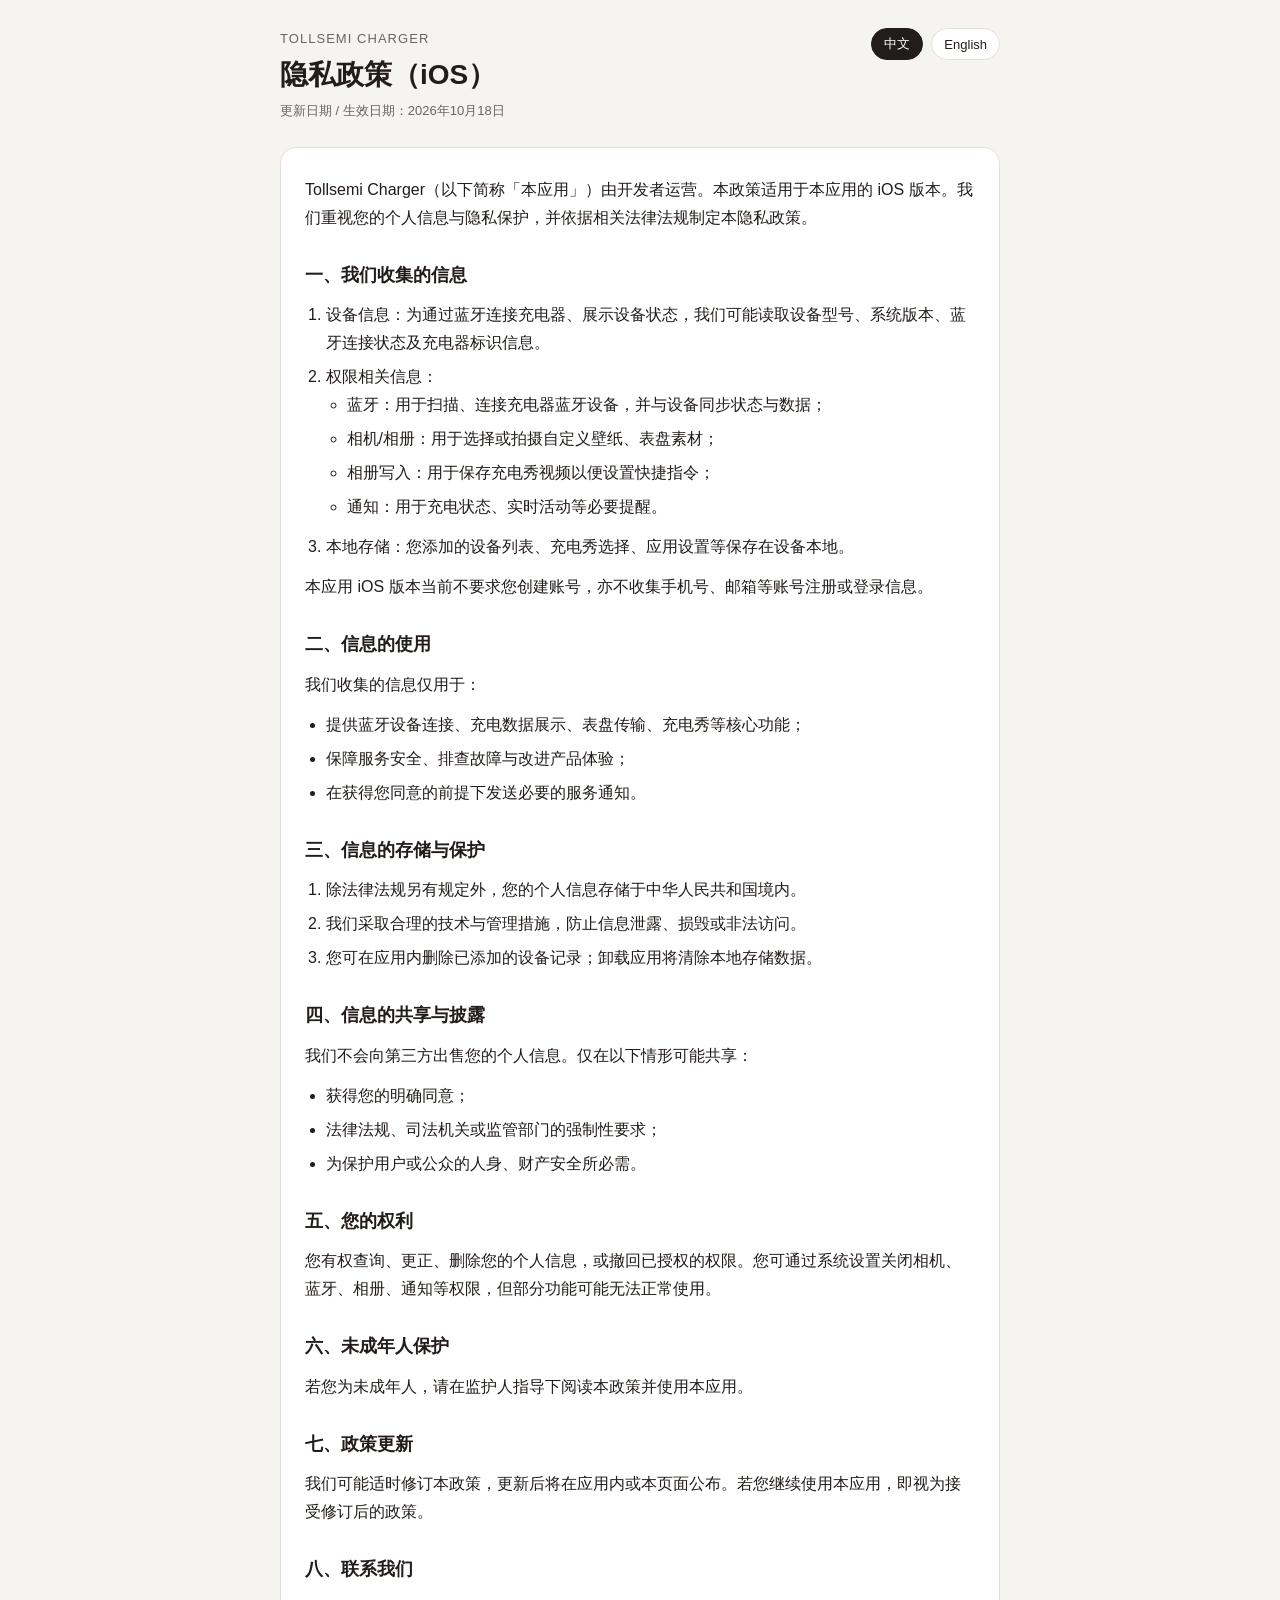
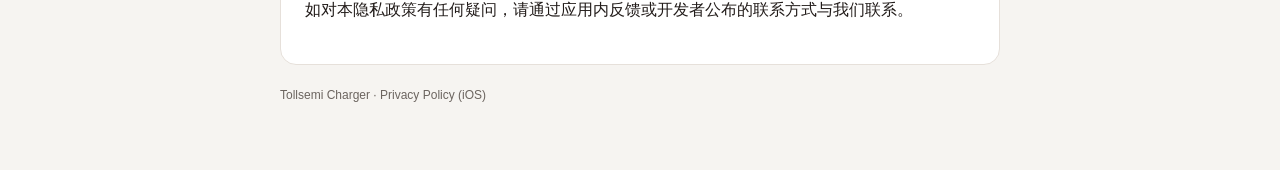
==== iOS-privacy-policy.html @ f2084b38 "Add files via upload" ====
<!DOCTYPE html>
<html lang="zh-CN">
<head>
  <meta charset="utf-8">
  <meta name="viewport" content="width=device-width, initial-scale=1">
  <title>Tollsemi Charger 隐私政策（iOS）</title>
  <link rel="stylesheet" href="legal.css">
</head>
<body>
  <div class="wrap">
    <header>
      <div>
        <div class="brand">Tollsemi Charger</div>
        <h1 data-zh="隐私政策（iOS）" data-en="Privacy Policy (iOS)">隐私政策（iOS）</h1>
        <p class="meta" data-zh="更新日期 / 生效日期：2026年10月18日" data-en="Updated / Effective: October 18, 2026">更新日期 / 生效日期：2026年10月18日</p>
      </div>
      <div class="lang">
        <button type="button" data-lang="zh" aria-pressed="true">中文</button>
        <button type="button" data-lang="en" aria-pressed="false">English</button>
      </div>
    </header>

    <article id="zh">
      <p>Tollsemi Charger（以下简称「本应用」）由开发者运营。本政策适用于本应用的 iOS 版本。我们重视您的个人信息与隐私保护，并依据相关法律法规制定本隐私政策。</p>

      <h2>一、我们收集的信息</h2>
      <ol>
        <li>设备信息：为通过蓝牙连接充电器、展示设备状态，我们可能读取设备型号、系统版本、蓝牙连接状态及充电器标识信息。</li>
        <li>权限相关信息：
          <ul>
            <li>蓝牙：用于扫描、连接充电器蓝牙设备，并与设备同步状态与数据；</li>
            <li>相机/相册：用于选择或拍摄自定义壁纸、表盘素材；</li>
            <li>相册写入：用于保存充电秀视频以便设置快捷指令；</li>
            <li>通知：用于充电状态、实时活动等必要提醒。</li>
          </ul>
        </li>
        <li>本地存储：您添加的设备列表、充电秀选择、应用设置等保存在设备本地。</li>
      </ol>
      <p>本应用 iOS 版本当前不要求您创建账号，亦不收集手机号、邮箱等账号注册或登录信息。</p>

      <h2>二、信息的使用</h2>
      <p>我们收集的信息仅用于：</p>
      <ul>
        <li>提供蓝牙设备连接、充电数据展示、表盘传输、充电秀等核心功能；</li>
        <li>保障服务安全、排查故障与改进产品体验；</li>
        <li>在获得您同意的前提下发送必要的服务通知。</li>
      </ul>

      <h2>三、信息的存储与保护</h2>
      <ol>
        <li>除法律法规另有规定外，您的个人信息存储于中华人民共和国境内。</li>
        <li>我们采取合理的技术与管理措施，防止信息泄露、损毁或非法访问。</li>
        <li>您可在应用内删除已添加的设备记录；卸载应用将清除本地存储数据。</li>
      </ol>

      <h2>四、信息的共享与披露</h2>
      <p>我们不会向第三方出售您的个人信息。仅在以下情形可能共享：</p>
      <ul>
        <li>获得您的明确同意；</li>
        <li>法律法规、司法机关或监管部门的强制性要求；</li>
        <li>为保护用户或公众的人身、财产安全所必需。</li>
      </ul>

      <h2>五、您的权利</h2>
      <p>您有权查询、更正、删除您的个人信息，或撤回已授权的权限。您可通过系统设置关闭相机、蓝牙、相册、通知等权限，但部分功能可能无法正常使用。</p>

      <h2>六、未成年人保护</h2>
      <p>若您为未成年人，请在监护人指导下阅读本政策并使用本应用。</p>

      <h2>七、政策更新</h2>
      <p>我们可能适时修订本政策，更新后将在应用内或本页面公布。若您继续使用本应用，即视为接受修订后的政策。</p>

      <h2>八、联系我们</h2>
      <p>如对本隐私政策有任何疑问，请通过应用内反馈或开发者公布的联系方式与我们联系。</p>
    </article>

    <article id="en" hidden>
      <p>Tollsemi Charger (the "App") is operated by the developer. This policy applies to the iOS version of the App. We value your privacy and personal information and provide this Privacy Policy in accordance with applicable laws.</p>

      <h2>1. Information We Collect</h2>
      <ol>
        <li>Device information needed to connect chargers over Bluetooth and show status, including model, OS version, Bluetooth connection state, and charger identifiers.</li>
        <li>Permission-related data:
          <ul>
            <li>Bluetooth — scan and connect charger BLE devices and sync status/data;</li>
            <li>Camera/Photos — custom wallpapers and watchface assets;</li>
            <li>Photo library write — save charge-show video for Shortcuts;</li>
            <li>Notifications — charging status and Live Activities where applicable.</li>
          </ul>
        </li>
        <li>Local storage: device list, charge-show selection, and app settings stored on device.</li>
      </ol>
      <p>The iOS version of the App currently does not require an account and does not collect phone numbers, emails, or other registration/login credentials.</p>

      <h2>2. How We Use Information</h2>
      <p>We use collected information only to:</p>
      <ul>
        <li>Provide core features (Bluetooth device link, charge data, watchface transfer, charge show);</li>
        <li>Protect service security, troubleshoot issues, and improve the product;</li>
        <li>Send necessary service notices with your consent.</li>
      </ul>

      <h2>3. Storage and Protection</h2>
      <ol>
        <li>Unless required otherwise by law, personal information is stored in mainland China.</li>
        <li>We apply reasonable technical and organizational measures against leakage, loss, or unauthorized access.</li>
        <li>You may delete added devices in-app; uninstalling clears local data.</li>
      </ol>

      <h2>4. Sharing and Disclosure</h2>
      <p>We do not sell your personal information. Sharing may occur only when:</p>
      <ul>
        <li>You give explicit consent;</li>
        <li>Required by law, courts, or regulators;</li>
        <li>Necessary to protect users or the public.</li>
      </ul>

      <h2>5. Your Rights</h2>
      <p>You may access, correct, or delete personal information and revoke permissions. Disabling camera, Bluetooth, Photos, or notifications in system settings may limit some features.</p>

      <h2>6. Children</h2>
      <p>If you are a minor, read this policy and use the App under guardian guidance.</p>

      <h2>7. Updates</h2>
      <p>We may revise this policy and publish updates in the App or on this page. Continued use means you accept the revised policy.</p>

      <h2>8. Contact</h2>
      <p>For questions about this Privacy Policy, contact us via in-app feedback or published developer channels.</p>
    </article>

    <footer>Tollsemi Charger · Privacy Policy (iOS)</footer>
  </div>
  <script src="legal.js"></script>
</body>
</html>
---- legal.css ----
:root {
  --bg: #f6f4f1;
  --paper: #ffffff;
  --text: #221c1a;
  --muted: #6b645f;
  --line: #e6e0da;
  --accent: #6fbf3a;
  --btn: #221c1a;
}

* {
  box-sizing: border-box;
}

html,
body {
  margin: 0;
  padding: 0;
  background: var(--bg);
  color: var(--text);
  font-family: "PingFang SC", "Noto Sans SC", "Helvetica Neue", Arial, sans-serif;
  line-height: 1.75;
}

.wrap {
  max-width: 760px;
  margin: 0 auto;
  padding: 28px 20px 64px;
}

header {
  display: flex;
  align-items: flex-start;
  justify-content: space-between;
  gap: 16px;
  margin-bottom: 24px;
}

.brand {
  font-size: 13px;
  letter-spacing: 0.08em;
  text-transform: uppercase;
  color: var(--muted);
}

h1 {
  margin: 6px 0 0;
  font-size: 28px;
  line-height: 1.25;
}

.company-name {
  margin: 10px 0 0;
  font-size: 16px;
  font-weight: 600;
  letter-spacing: 0.02em;
}

.meta {
  margin: 8px 0 0;
  color: var(--muted);
  font-size: 13px;
}

.feature-list {
  list-style: none;
  padding-left: 0;
}

.feature-list li {
  position: relative;
  padding-left: 1.15em;
}

.feature-list li::before {
  content: "";
  position: absolute;
  left: 0;
  top: 0.72em;
  width: 6px;
  height: 6px;
  border-radius: 50%;
  background: var(--accent);
}

.info-list {
  margin: 0 0 16px;
}

.info-list div {
  display: grid;
  grid-template-columns: 88px 1fr;
  gap: 8px 16px;
  padding: 10px 0;
  border-top: 1px solid var(--line);
}

.info-list div:last-child {
  border-bottom: 1px solid var(--line);
}

.info-list dt {
  color: var(--muted);
  font-size: 13px;
}

.info-list dd {
  margin: 0;
  font-weight: 600;
}

.lang {
  display: flex;
  gap: 8px;
  flex-shrink: 0;
}

.lang button {
  border: 1px solid var(--line);
  background: var(--paper);
  color: var(--text);
  border-radius: 999px;
  padding: 6px 12px;
  font-size: 13px;
  cursor: pointer;
}

.lang button[aria-pressed="true"] {
  background: var(--btn);
  color: #fff;
  border-color: var(--btn);
}

article {
  background: var(--paper);
  border: 1px solid var(--line);
  border-radius: 16px;
  padding: 28px 24px;
}

h2 {
  margin: 28px 0 10px;
  font-size: 18px;
}

h2:first-child {
  margin-top: 0;
}

p {
  margin: 0 0 12px;
}

ol,
ul {
  margin: 0 0 12px;
  padding-left: 1.3em;
}

li + li {
  margin-top: 6px;
}

.links {
  display: grid;
  gap: 12px;
  margin-top: 8px;
}

.links a {
  display: block;
  background: var(--paper);
  border: 1px solid var(--line);
  border-radius: 16px;
  padding: 18px 20px;
  color: inherit;
  text-decoration: none;
}

.links a:hover {
  border-color: var(--accent);
}

.links strong {
  display: block;
  font-size: 16px;
}

.links span {
  display: block;
  margin-top: 4px;
  color: var(--muted);
  font-size: 13px;
}

footer {
  margin-top: 20px;
  color: var(--muted);
  font-size: 12px;
}

footer a {
  color: var(--muted);
}

@media print {
  body {
    background: #fff;
  }

  article {
    border: 0;
    padding: 0;
  }

  .lang {
    display: none;
  }
}
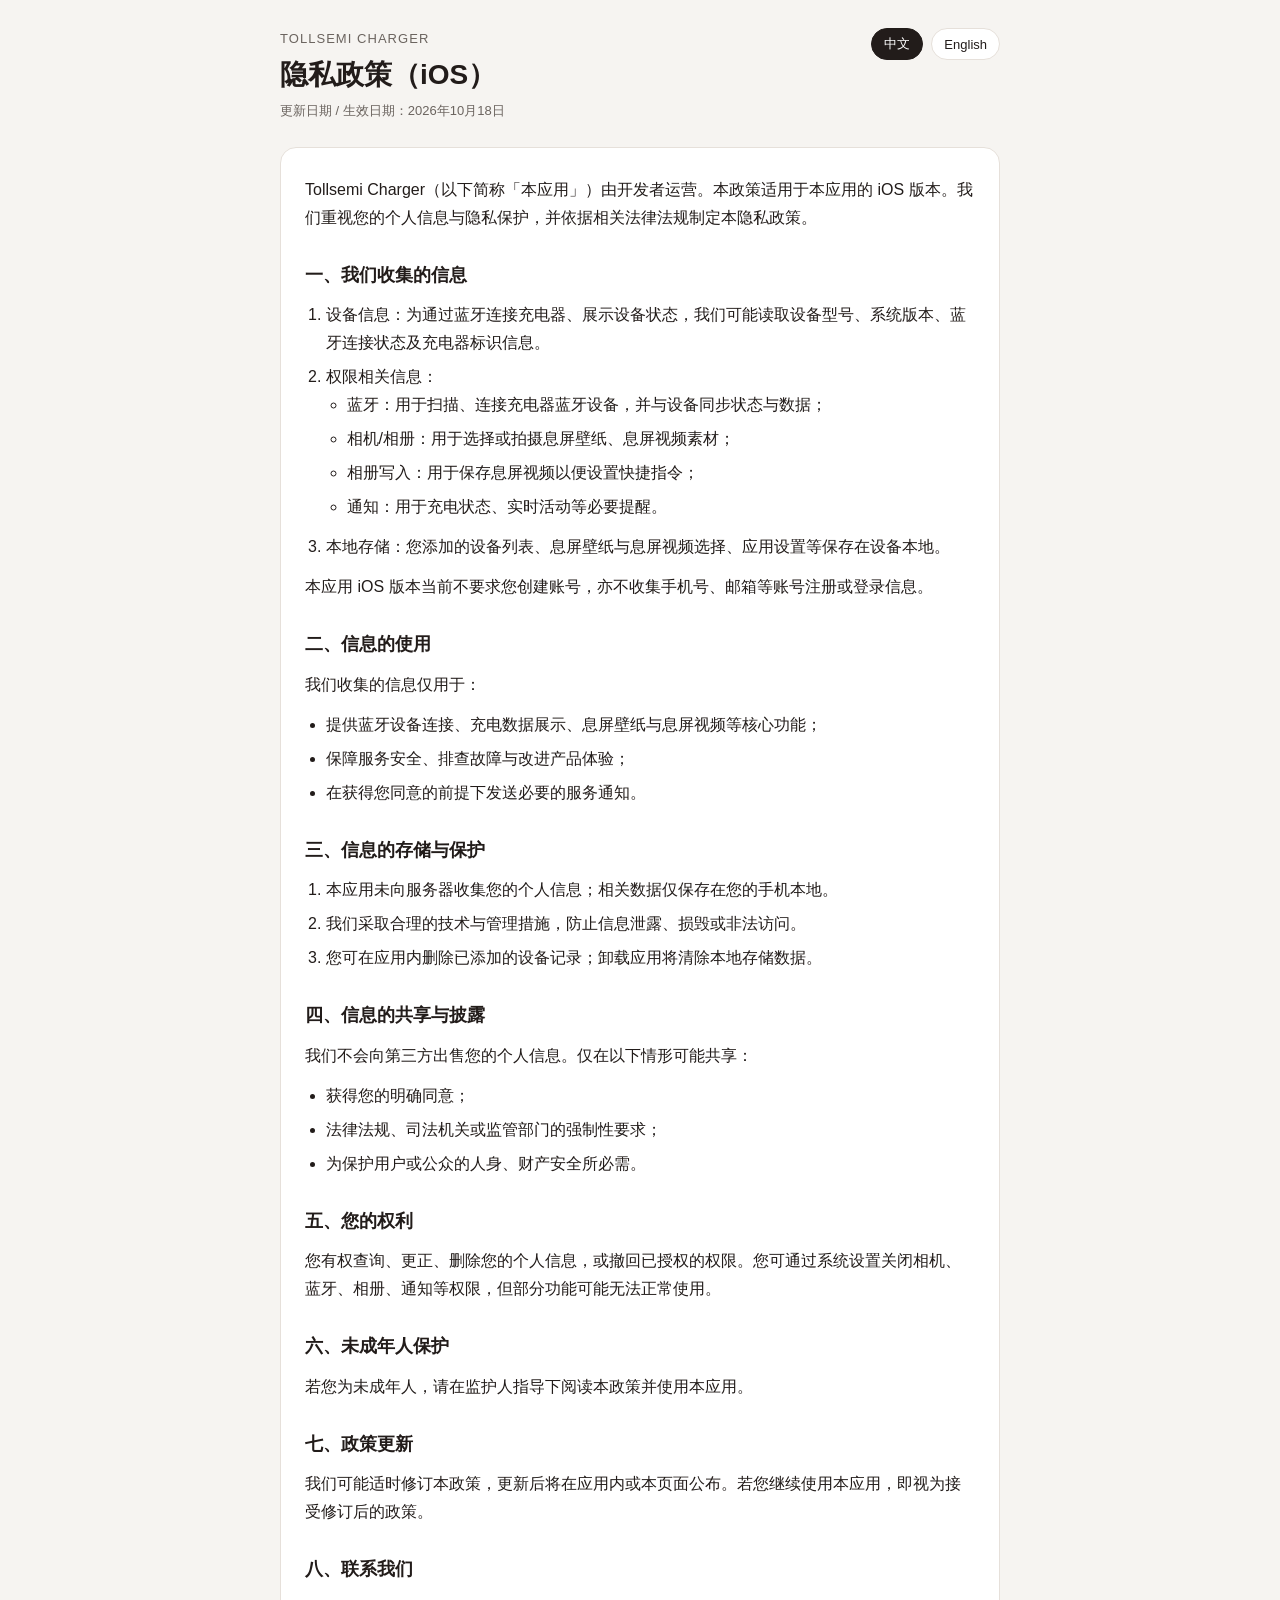
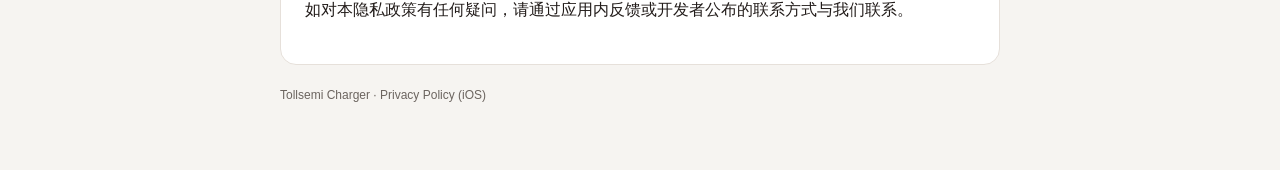
==== commit 8ef5a19d: "Add files via upload" ====
--- a/iOS-privacy-policy.html
+++ b/iOS-privacy-policy.html
@@ -29,26 +29,26 @@
         <li>权限相关信息：
           <ul>
             <li>蓝牙：用于扫描、连接充电器蓝牙设备，并与设备同步状态与数据；</li>
-            <li>相机/相册：用于选择或拍摄自定义壁纸、表盘素材；</li>
-            <li>相册写入：用于保存充电秀视频以便设置快捷指令；</li>
+            <li>相机/相册：用于选择或拍摄息屏壁纸、息屏视频素材；</li>
+            <li>相册写入：用于保存息屏视频以便设置快捷指令；</li>
             <li>通知：用于充电状态、实时活动等必要提醒。</li>
           </ul>
         </li>
-        <li>本地存储：您添加的设备列表、充电秀选择、应用设置等保存在设备本地。</li>
+        <li>本地存储：您添加的设备列表、息屏壁纸与息屏视频选择、应用设置等保存在设备本地。</li>
       </ol>
       <p>本应用 iOS 版本当前不要求您创建账号，亦不收集手机号、邮箱等账号注册或登录信息。</p>
 
       <h2>二、信息的使用</h2>
       <p>我们收集的信息仅用于：</p>
       <ul>
-        <li>提供蓝牙设备连接、充电数据展示、表盘传输、充电秀等核心功能；</li>
+        <li>提供蓝牙设备连接、充电数据展示、息屏壁纸与息屏视频等核心功能；</li>
         <li>保障服务安全、排查故障与改进产品体验；</li>
         <li>在获得您同意的前提下发送必要的服务通知。</li>
       </ul>
 
       <h2>三、信息的存储与保护</h2>
       <ol>
-        <li>除法律法规另有规定外，您的个人信息存储于中华人民共和国境内。</li>
+        <li>本应用未向服务器收集您的个人信息；相关数据仅保存在您的手机本地。</li>
         <li>我们采取合理的技术与管理措施，防止信息泄露、损毁或非法访问。</li>
         <li>您可在应用内删除已添加的设备记录；卸载应用将清除本地存储数据。</li>
       </ol>
@@ -83,26 +83,26 @@
         <li>Permission-related data:
           <ul>
             <li>Bluetooth — scan and connect charger BLE devices and sync status/data;</li>
-            <li>Camera/Photos — custom wallpapers and watchface assets;</li>
-            <li>Photo library write — save charge-show video for Shortcuts;</li>
+            <li>Camera/Photos — always-on display wallpapers and video assets;</li>
+            <li>Photo library write — save always-on display videos for Shortcuts;</li>
             <li>Notifications — charging status and Live Activities where applicable.</li>
           </ul>
         </li>
-        <li>Local storage: device list, charge-show selection, and app settings stored on device.</li>
+        <li>Local storage: device list, always-on display wallpaper/video selection, and app settings stored on device.</li>
       </ol>
       <p>The iOS version of the App currently does not require an account and does not collect phone numbers, emails, or other registration/login credentials.</p>
 
       <h2>2. How We Use Information</h2>
       <p>We use collected information only to:</p>
       <ul>
-        <li>Provide core features (Bluetooth device link, charge data, watchface transfer, charge show);</li>
+        <li>Provide core features (Bluetooth device link, charge data, always-on display wallpapers and videos);</li>
         <li>Protect service security, troubleshoot issues, and improve the product;</li>
         <li>Send necessary service notices with your consent.</li>
       </ul>
 
       <h2>3. Storage and Protection</h2>
       <ol>
-        <li>Unless required otherwise by law, personal information is stored in mainland China.</li>
+        <li>The App does not collect your personal information to a server; related data is stored only on your phone locally.</li>
         <li>We apply reasonable technical and organizational measures against leakage, loss, or unauthorized access.</li>
         <li>You may delete added devices in-app; uninstalling clears local data.</li>
       </ol>
